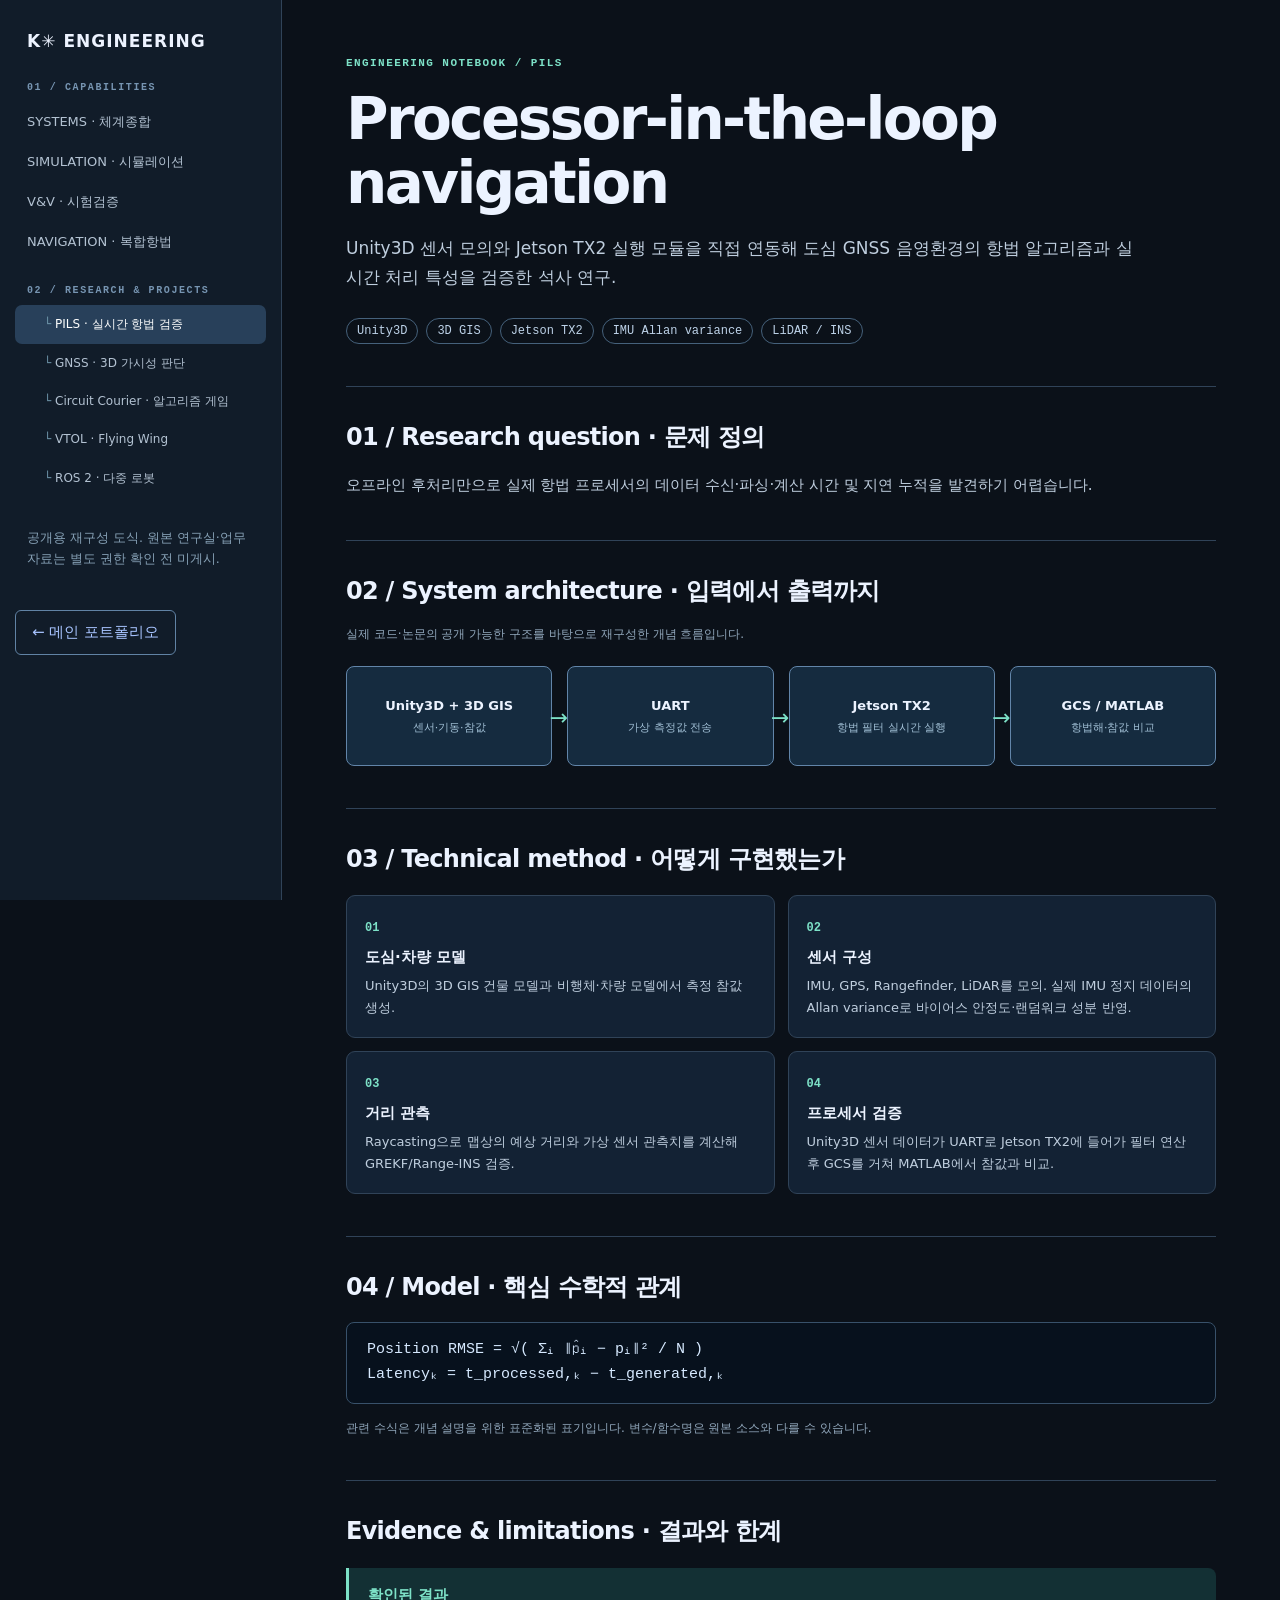
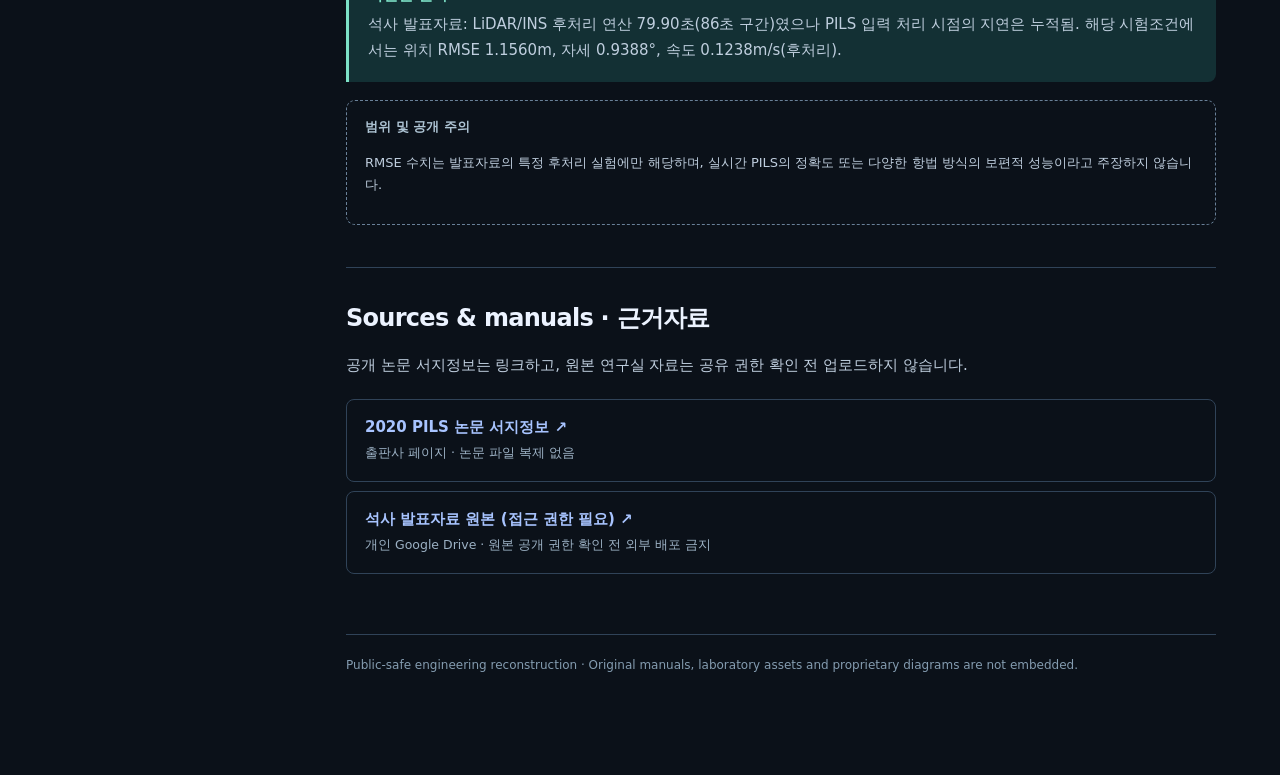
==== explorer.html @ cb5ef0a8 "feat: add technical engineering notebook with topic tree, detailed algorithms, evidence and roadmap" ====
<!doctype html><html lang="ko"><head><meta charset="utf-8"><meta name="viewport" content="width=device-width,initial-scale=1"><title>Engineering Notebook | Portfolio</title><meta name="description" content="항공우주·항법·시뮬레이션 설계 및 검증 기술 포트폴리오"><style>
:root{color-scheme:dark;--bg:#0b1119;--side:#111c29;--panel:#172536;--line:#304358;--ink:#ecf3ff;--dim:#afc0d2;--blue:#a8c4ff;--mint:#7de1c7}*{box-sizing:border-box}body{margin:0;background:var(--bg);color:var(--ink);font:15px/1.7 system-ui,-apple-system,"Segoe UI",sans-serif}a{color:var(--blue)}.layout{display:grid;grid-template-columns:282px minmax(0,1fr);min-height:100vh}.sidebar{position:sticky;top:0;height:100vh;overflow-y:auto;padding:27px 15px;border-right:1px solid var(--line);background:var(--side)}.brand{display:block;font-weight:800;font-size:17px;letter-spacing:.06em;text-decoration:none;color:#edf3ff;margin:0 12px 25px}.sidecap{margin:22px 12px 8px;color:#7795b2;font:700 10px/1.3 monospace;letter-spacing:.16em}.tree a{display:block;border-radius:7px;text-decoration:none;color:#b3c2d2;padding:9px 12px;font-size:13px}.tree a:hover,.tree a.active{background:#28405a;color:white}.tree a.child{padding-left:29px;font-size:12px}.tree a.child:before{content:"└ ";color:#7097ac}.sidebar small{display:block;color:#86a0b5;margin:30px 12px}.main{max-width:1230px;width:100%;margin:auto;padding:56px clamp(22px,5vw,70px) 100px}.eyebrow{font:700 11px/1.4 monospace;letter-spacing:.13em;color:var(--mint)}h1{font-size:clamp(34px,5vw,58px);line-height:1.1;letter-spacing:-.045em;margin:17px 0 18px}h2{font-size:24px;letter-spacing:-.03em;margin:0 0 12px}h3{font-size:16px;margin:0 0 10px}p{color:#bfcede} .lead{font-size:17px;max-width:800px} .pills{display:flex;flex-wrap:wrap;gap:8px;margin:26px 0}.pill{font:12px monospace;border-radius:100px;border:1px solid #45617b;padding:5px 10px;color:#bdd2e8}.sec{border-top:1px solid var(--line);margin-top:42px;padding-top:30px}.cards{display:grid;grid-template-columns:repeat(2,minmax(0,1fr));gap:13px}.card{background:var(--panel);padding:22px;border:1px solid var(--line);border-radius:9px}.card p,.card li{font-size:13px;color:#b8c9da}.card ul{padding-left:18px}.flow{display:grid;grid-template-columns:repeat(4,minmax(0,1fr));gap:15px;margin:22px 0}.node{background:#152b3f;border:1px solid #6285a9;border-radius:8px;min-height:100px;padding:15px 10px;display:flex;flex-direction:column;align-items:center;justify-content:center;text-align:center;position:relative}.node b{font-size:13px;line-height:1.35}.node small{color:#a3c1d7;font-size:11px;line-height:1.4;margin-top:5px}.node:not(:last-child):after{content:"→";position:absolute;right:-17px;top:32px;color:var(--mint);font-size:22px;z-index:1}.equation{font:15px/1.65 ui-monospace,Consolas,monospace;color:#d6e9ff;background:#07111d;border:1px solid #38516a;border-radius:8px;padding:15px 20px;margin:14px 0;overflow-x:auto;white-space:pre-wrap}.result{border-left:3px solid var(--mint);background:#133034;padding:15px 19px;border-radius:0 8px 8px 0;margin-top:16px}.result strong{color:var(--mint)}.result p{margin:4px 0}.caution{border:1px dashed #698098;border-radius:9px;padding:15px 18px;margin-top:18px;font-size:13px;color:#aec4d4}.tbl{width:100%;border-collapse:collapse;margin-top:18px;font-size:13px}.tbl th,.tbl td{padding:12px;border-bottom:1px solid #30475d;text-align:left;vertical-align:top}.tbl th{color:#8eabc5}.small{font-size:12px;color:#91a7bb}.doclist{display:grid;gap:9px;margin-top:20px}.doc{display:block;padding:15px 18px;border-radius:8px;border:1px solid var(--line);text-decoration:none}.doc:hover{background:#1a2c40}.doc b{display:block}.doc small{color:#9cb1c4}.steps{counter-reset:step;display:grid;grid-template-columns:1fr 1fr;gap:13px;margin-top:15px}.step{background:#132234;padding:18px;border:1px solid var(--line);border-radius:9px}.step:before{counter-increment:step;content:"0" counter(step);font:800 12px monospace;color:var(--mint)}.step b{display:block;margin:5px 0}.step p{font-size:13px;margin:0}.road{display:grid;grid-template-columns:repeat(3,minmax(0,1fr));gap:10px}.road .card{padding:16px}.road span{font:11px monospace;color:var(--mint)}.road .future{opacity:.68}.status{display:inline-block;font:10px monospace;border:1px solid #4a7184;padding:2px 7px;border-radius:20px}.back{display:inline-block;text-decoration:none;border:1px solid #6183a5;padding:9px 16px;border-radius:6px;margin:10px 0 15px}#toggle{display:none}.footer{border-top:1px solid var(--line);padding-top:20px;margin-top:60px;color:#849cb0;font-size:12px}@media(max-width:900px){.layout{grid-template-columns:1fr}.sidebar{position:fixed;width:282px;z-index:20;transform:translateX(-103%);transition:transform .2s;box-shadow:10px 0 35px #0008}.sidebar.open{transform:none}#toggle{display:block;position:fixed;z-index:22;right:18px;top:15px;background:#233a52;border:1px solid #6684a4;border-radius:7px;padding:9px 14px;color:white}.main{padding-top:75px}}@media(max-width:650px){.flow,.cards,.steps,.road{grid-template-columns:1fr}.node:not(:last-child):after{content:"↓";right:49%;top:auto;bottom:-25px}}
</style></head><body><button id="toggle" aria-label="탐색 메뉴" aria-expanded="false">☰ MENU</button><div class="layout"><aside class="sidebar" id="sidebar"><a href="/" class="brand">K✳ ENGINEERING</a><div class="sidecap">01 / CAPABILITIES</div><nav class="tree"><a href="#systems" data-id="systems">SYSTEMS · 체계종합</a><a href="#simulation" data-id="simulation">SIMULATION · 시뮬레이션</a><a href="#verification" data-id="verification">V&V · 시험검증</a><a href="#navigation" data-id="navigation">NAVIGATION · 복합항법</a><div class="sidecap">02 / RESEARCH & PROJECTS</div><a class="child" href="#pils" data-id="pils">PILS · 실시간 항법 검증</a><a class="child" href="#gnss" data-id="gnss">GNSS · 3D 가시성 판단</a><a class="child" href="#circuit" data-id="circuit">Circuit Courier · 알고리즘 게임</a><a class="child" href="#vtol" data-id="vtol">VTOL · Flying Wing</a><a class="child" href="#robot" data-id="robot">ROS 2 · 다중 로봇</a></nav><small>공개용 재구성 도식. 원본 연구실·업무 자료는 별도 권한 확인 전 미게시.</small><a href="/" class="back">← 메인 포트폴리오</a></aside><main class="main"><div class="eyebrow" id="type">ENGINEERING / CASE STUDIES</div><h1 id="name">Technical case studies.</h1><p class="lead" id="intro">왼쪽 트리에서 주제를 선택하면 실제 모델, 알고리즘, 시험 구성과 검증 결과를 확인할 수 있습니다.</p><div class="pills" id="pills"></div><div id="detail"></div><footer class="footer">Public-safe engineering reconstruction · Original manuals, laboratory assets and proprietary diagrams are not embedded.</footer></main></div><script>
const D={
systems:{name:"Systems engineering",intro:"요구사항과 인터페이스를 분석해 여러 CSC의 개발 결과를 하나의 지상 체계로 통합하는 활동.",tags:["CSCI / CSC","Sequence modeling","Traceability"],flow:[["요구사항","기능·성능"],["CSC 모델","정보 생성·소비"],["인터페이스","책임 조직 협의"],["CDR 기준","추적성 관리"]],problem:"데이터가 어느 CSC에서 생성·가공·전달되는지 분명하지 않으면 연동항목 중복과 책임 경계 문제가 생깁니다.",method:[["시퀀스 분석","약 16개 CSC의 데이터 생성/전달 흐름을 시퀀스 다이어그램으로 모델링."],["대안 도출","원본 데이터 제공 후 수신 측 공통 SW를 활용해 부가정보를 생성하는 방안을 검토."],["추적성 검증","요구사항·설계 항목에 식별자를 부여하고 누락 CSU 및 기능 요구사항을 확인."],["설계 반영","모호한 측정 시점 등은 고객기관과 개발 조직의 합의를 거쳐 CDR 산출물에 반영."]],result:"설계 복잡도와 중복 연동항목을 줄일 대안 제시. 실제 상세 연동 규격은 비공개.",note:"이 구성도는 실제 수신소 블록도나 인터페이스 명세를 복제한 것이 아니라 과정 중심의 개념도."},
simulation:{name:"Simulation architecture",intro:"시뮬레이터를 단순 시각화가 아니라 SW 간 인터페이스를 검증하는 실험환경으로 설계.",tags:["ROS 2","Gazebo","Unity3D","Jetson"],flow:[["환경·센서","Gazebo / Unity"],["통신","ROS 2 / UART"],["대상 SW","관제 / 항법"],["관측","로그·시나리오"]],problem:"실물 환경에서 시험하기 어렵거나 비용이 높은 상황에서 연동·성능 문제를 먼저 재현해야 합니다.",method:[["연산 분리","Gazebo가 물리·센서 계산, Unity가 시각화 담당하도록 경계 분리."],["연동 문제 재현","Docker 이관 환경의 로봇 오동작을 재현하고 반복 명령의 원인을 추적."],["복합 운용 시험","실물 로봇 2대+가상 로봇 3대 시나리오와 가상 로봇 5대 동시 운용 검증."],["실시간 프로세서","PILS에서는 Unity3D 센서 데이터를 Jetson TX2의 항법 알고리즘으로 입력."]],result:"해당 구성에서 시각화 약 60→180+ FPS 관찰. 대상 환경 외로 일반화할 수 없음."},
verification:{name:"Verification & Validation",intro:"시나리오·결함주입·통계 및 메타모픽 관계로 ‘왜 동작하는가’와 ‘어떤 오류를 놓치는가’를 함께 평가.",tags:["Acceptance testing","ESKF","Fault injection"],flow:[["입력/요구사항","기준 정의"],["결함·시험 설계","12종 오류"],["실행·관측","반복 실험"],["검사 비교","탐지/미탐지"]],problem:"항법 필터의 정확한 참값이 없거나 불완전할 때 구현의 오류를 어떻게 검출할 것인가?",method:[["대수적 검사","회전행렬·공분산 등 필터 내부 불변 특성의 위반 탐지."],["메타모픽 검사","전체 좌표 변환에 대한 입력·출력 관계가 보존되는지 비교."],["혁신 통계","관측 혁신 크기와 시간 상관 등 일관성 측정."],["결함 주입","12종 오류를 주입해 테스트의 검출 범위와 사각지대 확인."]],result:"50 ms 측정 지연 오류는 비교 대상 검사들이 탐지하지 못하는 한계를 확인. 논문은 초고 완료이며 미게재.",note:"각 검사군은 서로 다른 실패 모드에 민감합니다. 숫자만 높인 검출률보다 미검출 사례와 가정을 함께 설명하는 것이 목적."},
navigation:{name:"Navigation & estimation",intro:"GNSS/INS 복합항법에서 좌표계·관측 모델·가시성·공분산을 연결해 상태를 추정.",tags:["GNSS","15-state EKF","ECEF / NED","LiDAR"],flow:[["관성 입력","가속도·각속도"],["상태 전파","위치·속도·자세"],["GPS 관측","위치·속도 잔차"],["필터 보정","15상태 오차"]],problem:"GPS가 일시적으로 가용하지 않거나 건물 차폐로 측정이 왜곡될 때 INS와 보조 관측을 결합해야 합니다.",method:[["15차 오차상태","위치 3 + 속도 3 + 자세 3 + 가속도 바이어스 3 + 자이로 바이어스 3."],["좌표 처리","위성 ECEF 좌표와 지역 NED 좌표를 변환해 관측모델에 적용."],["GPS 보정","GPS 위치·속도와 INS 예측의 차이를 혁신으로 구성."],["가시성 전처리","3D 지도와 위성 위치를 이용한 LOS 판정으로 관측 가용성을 평가."]],eq:"δx = [ δp(3), δv(3), δψ(3), δbₐ(3), δbɢ(3) ]ᵀ  ∈ ℝ¹⁵\nP⁻ = F P Fᵀ + Q   /   K = P⁻ Hᵀ (H P⁻ Hᵀ + R)⁻¹",result:"실제 C++ 필터의 전파·보정 코드와 연구자료로 구조 확인. 변수와 행렬 표기는 이해를 돕기 위한 일반화."},
pils:{name:"Processor-in-the-loop navigation",intro:"Unity3D 센서 모의와 Jetson TX2 실행 모듈을 직접 연동해 도심 GNSS 음영환경의 항법 알고리즘과 실시간 처리 특성을 검증한 석사 연구.",tags:["Unity3D","3D GIS","Jetson TX2","IMU Allan variance","LiDAR / INS"],flow:[["Unity3D + 3D GIS","센서·기동·참값"],["UART","가상 측정값 전송"],["Jetson TX2","항법 필터 실시간 실행"],["GCS / MATLAB","항법해·참값 비교"]],problem:"오프라인 후처리만으로 실제 항법 프로세서의 데이터 수신·파싱·계산 시간 및 지연 누적을 발견하기 어렵습니다.",method:[["도심·차량 모델","Unity3D의 3D GIS 건물 모델과 비행체·차량 모델에서 측정 참값 생성."],["센서 구성","IMU, GPS, Rangefinder, LiDAR를 모의. 실제 IMU 정지 데이터의 Allan variance로 바이어스 안정도·랜덤워크 성분 반영."],["거리 관측","Raycasting으로 맵상의 예상 거리와 가상 센서 관측치를 계산해 GREKF/Range-INS 검증."],["프로세서 검증","Unity3D 센서 데이터가 UART로 Jetson TX2에 들어가 필터 연산 후 GCS를 거쳐 MATLAB에서 참값과 비교."]],eq:"Position RMSE = √( Σᵢ ‖p̂ᵢ − pᵢ‖² / N )\nLatencyₖ = t_processed,ₖ − t_generated,ₖ",result:"석사 발표자료: LiDAR/INS 후처리 연산 79.90초(86초 구간)였으나 PILS 입력 처리 시점의 지연은 누적됨. 해당 시험조건에서는 위치 RMSE 1.1560m, 자세 0.9388°, 속도 0.1238m/s(후처리).",note:"RMSE 수치는 발표자료의 특정 후처리 실험에만 해당하며, 실시간 PILS의 정확도 또는 다양한 항법 방식의 보편적 성능이라고 주장하지 않습니다.",docs:[["2020 PILS 논문 서지정보","https://www.dbpia.co.kr/journal/articleDetail?nodeId=NODE09364801","출판사 페이지 · 논문 파일 복제 없음"],["석사 발표자료 원본 (접근 권한 필요)","https://drive.google.com/file/d/1dZB-IL9gUr703gDze3VhjwlXr3PuN6AR/view","개인 Google Drive · 원본 공개 권한 확인 전 외부 배포 금지"]]},
gnss:{name:"GNSS 3D visibility / GPSavail_trimble",intro:"Trimble 수신기의 관측·궤도력으로 위성 위치를 계산하고 건물 3D 메시의 차폐 여부를 판단한 뒤 가용 위성으로 수신기 위치를 재추정.",tags:["Trimble RT17","Ephemeris","Least Squares","3D Mesh","CUDA"],flow:[["수신기 원시 데이터","RT17 관측 + 궤도력"],["위성 ECEF 위치","궤도력 / 수신시각"],["지도 기반 LOS","Ray–triangle 교차"],["위치 추정","가용 위성 + LS"]],problem:"도심 건물에 가린 위성의 의사거리는 위치해에 다중경로 오차를 유발할 수 있습니다.",method:[["RT17 입력","외부 RTKLIB 기반 디코더를 활용해 관측 의사거리 및 궤도력 자료 구성."],["위성 계산","시간·궤도력에 따른 위성 위치를 계산해 수신기–위성 방향 벡터 구성."],["Ray–Triangle","메시의 삼각형과 LOS 광선의 교차점을 구하고 barycentric 계수로 삼각형 내부 여부 확인."],["가용성 재평가","차폐 위성 제외 후 최소제곱 위치추정을 반복하는 접근을 구현·실험."]],eq:"Ray(t) = p_receiver + t · u_sat ,   t ≥ 0\nTriangle(a,b,c): P = a + α(b−a) + β(c−a)\n교차 후보 조건: α ≥ 0, β ≥ 0, α + β ≤ 1",result:"2020 연구 발표자료와 2021 코드 설명 문서에서 3D 지도 가시성 판단·CUDA/C++ 구현 및 후처리 시험 구성을 확인.",note:"물체와 위성 사이의 차폐가 관측오류 가능성의 기준이지, 모든 다중경로를 항상 완벽하게 제거한다는 의미는 아닙니다. RTKLIB 수정 분량은 원본 diff 확인 전 확정하지 않습니다."},
circuit:{name:"Circuit Courier / engineering game",intro:"배송로봇 사업을 직접 운영하면서 탐색·제어·항법을 실험하고 그 결과가 시간·에너지·비용·수익으로 이어지는 교육형 공학 게임.",tags:["Unity / C#","Dijkstra","A*","RRT / RRT*","Prototype 0.1"],flow:[["배송 미션","주문 선택·픽업"],["탐색기","경로 생성·튜닝"],["고정스텝 시뮬","운행·배터리·충돌"],["경제 피드백","비용·순이익·투자"]],problem:"이론 퀴즈가 아니라 실제 임무와 경제적인 선택을 통해 알고리즘의 trade-off를 경험하도록 설계.",method:[["공정한 비교","5종 planner를 동일한 시작/목표·지도·시드 조건에서 비교하고 결과를 시각화."],["탐색의 내부 표시","A* 탐색 확장과 RRT* tree growth·rewire 이벤트를 가시화."],["비용 모델","거리·시간·Wh·충돌·가상의 계산비를 수익 모델에 연결. 계산비는 실제 CPU 벤치마크가 아님."],["모듈 경계","Unity와 독립인 C# Core에 탐색기·시뮬레이션을 두어 테스트 실행기와 재사용 가능."]],result:"Windows MVP: 1개 도시·로봇 1대·배송 1건 적재·5종 탐색기·무료 비교실험실·한국어/영어 지원. Steam 미출시.",note:"게임은 아직 드론 비행, PID, Kalman, 로켓, 위성 궤도 기능을 구현하지 않았습니다. 아래는 계획된 최종 비전이며 현재 작동하는 기능 목록이 아닙니다.",road:true},
vtol:{name:"VTOL Flying Wing",intro:"비행동역학과 제어 시뮬레이션, 구조·공력과의 설계 상충관계를 분석한 학부 팀 비행체 프로젝트.",tags:["Stability","Flight dynamics","PID / LQR","Pixhawk"],flow:[["형상 선정","상충조건 검토"],["동역학 모델","안정성 해석"],["제어 설계","PID / LQR 시뮬"],["팀 시제기","Pixhawk 비행"]],problem:"수직이착륙과 수평비행 요구를 함께 만족해야 하는 형상·안정성·제어의 타협.",method:[["안정성","비행 조건과 동역학 특성을 모델링하고 안정성 분석."],["제어기","PID와 LQR 후보 제어기를 수치 시뮬레이션으로 비교."],["설계 협업","공력·구조 담당자와 4개 프로펠러 형상에 대한 상충조건 검토."],["실증","팀에서 실제 시제기를 제작하고 수직이륙부터 천이·수평비행·착륙 시험."]],result:"비행시험은 팀 성과이며 실제 기체는 Pixhawk 기반 제어기로 운용.",note:"시뮬레이션한 PID/LQR을 실제 시험 기체에 탑재했다고 표시하지 않습니다."},
robot:{name:"ROS 2 multi-robot simulation",intro:"실제·가상 배송 로봇과 관제 소프트웨어의 선행 연동을 가능하게 한 ROS 2/Gazebo/Unity 시뮬레이션.",tags:["ROS 2","Gazebo","Unity","Docker"],flow:[["관제 SW","임무 / 상태"],["ROS 2","메시지 연동"],["Gazebo","물리·센서 계산"],["Unity","시각화·관측"]],problem:"실물 투입 전에 연동과 동시 운용을 재현하고, 컨테이너 환경의 오동작 및 렌더링 병목을 해결.",method:[["연동","실물 로봇 2대+가상 로봇 3대와 관제 통합 시나리오."],["재현","하트비트 처리 중 반복된 시작 명령으로 인한 오동작 발견·수정."],["성능","물리·센서 연산과 Unity 시각화 분리."],["확장 시험","가상 로봇 5대의 동시 운용 검증."]],result:"특정 측정 조건에서 화면 갱신 속도 약 60→180+ FPS 개선.",note:"공개용 도식은 원본 업체별 구성도나 내부 인터페이스를 재현하지 않습니다."}
};
const E=s=>String(s).replace(/[&<>"]/g,c=>({"&":"&amp;","<":"&lt;",">":"&gt;",'"':"&quot;"}[c]));
const roadmap=[["ROBOT","현재 구현","직접/자동 배송·5종 경로계획 알고리즘"],["FLEET","후속 계획","복수 로봇·교통·동적 장애물"],["DRONE / AIRCRAFT","후속 계획","비행체 모델·PID·센서·칼만필터"],["ROCKET","장기 비전","발사체 궤적·유도 제어 실험"],["SATELLITE","장기 비전","6궤도요소·기동·궤도설계"],["EXPLORATION","장기 비전","탐사 임무 설계와 최적화"]];
function render(id){const d=D[id]||D.pils;document.querySelectorAll(".tree a[data-id]").forEach(a=>a.classList.toggle("active",a.dataset.id===id));document.getElementById("type").textContent="ENGINEERING NOTEBOOK / "+id.toUpperCase();document.getElementById("name").textContent=d.name;document.getElementById("intro").textContent=d.intro;document.getElementById("pills").innerHTML=d.tags.map(t=>'<span class="pill">'+E(t)+'</span>').join("");
let h='<section class="sec"><h2>01 / Research question · 문제 정의</h2><p>'+E(d.problem)+'</p></section><section class="sec"><h2>02 / System architecture · 입력에서 출력까지</h2><p class="small">실제 코드·논문의 공개 가능한 구조를 바탕으로 재구성한 개념 흐름입니다.</p><div class="flow">'+d.flow.map(x=>'<div class="node"><b>'+E(x[0])+'</b><small>'+E(x[1])+'</small></div>').join("")+'</div></section><section class="sec"><h2>03 / Technical method · 어떻게 구현했는가</h2><div class="steps">'+d.method.map(x=>'<div class="step"><b>'+E(x[0])+'</b><p>'+E(x[1])+'</p></div>').join("")+'</div></section>';
if(d.eq)h+='<section class="sec"><h2>04 / Model · 핵심 수학적 관계</h2><div class="equation">'+E(d.eq)+'</div><p class="small">관련 수식은 개념 설명을 위한 표준화된 표기입니다. 변수/함수명은 원본 소스와 다를 수 있습니다.</p></section>';
h+='<section class="sec"><h2>Evidence & limitations · 결과와 한계</h2><div class="result"><strong>확인된 결과</strong><p>'+E(d.result)+'</p></div><div class="caution"><b>범위 및 공개 주의</b><p>'+E(d.note||"공개 자료의 범위에서 설명하며, 상세 사내 설계 또는 원본 자료는 업로드하지 않습니다.")+'</p></div></section>';
if(d.road)h+='<section class="sec"><h2>Final vision · 공학 학습 게임의 확장 계획</h2><p>로봇에서 시작해 드론·로켓·우주 임무로 확장하는 것은 제품 비전입니다. 각 단계의 실제 개발 완료 여부를 명확히 구분합니다.</p><div class="road">'+roadmap.map((x,i)=>'<div class="card '+(i?'future':'')+'"><span>'+E(x[1])+'</span><h3>'+E(x[0])+'</h3><p>'+E(x[2])+'</p></div>').join("")+'</div></section><section class="sec"><h2>Repository design · 엔진 독립 구조</h2><div class="flow"><div class="node"><b>Unity UI</b><small>CityView / GameApp</small></div><div class="node"><b>C# Core</b><small>Planning / Geometry</small></div><div class="node"><b>Simulation</b><small>fixed 0.02s step</small></div><div class="node"><b>QA / Save</b><small>tests · local state</small></div></div></section>';
if(d.docs)h+='<section class="sec"><h2>Sources & manuals · 근거자료</h2><p>공개 논문 서지정보는 링크하고, 원본 연구실 자료는 공유 권한 확인 전 업로드하지 않습니다.</p><div class="doclist">'+d.docs.map(x=>'<a class="doc" href="'+E(x[1])+'" target="_blank" rel="noopener"><b>'+E(x[0])+' ↗</b><small>'+E(x[2])+'</small></a>').join("")+'</div></section>';
if(id==="circuit")h+='<section class="sec"><h2>Portfolio captures · 실제 실행화면</h2><p>5개 캡처 원본은 비공개 Google Drive 폴더에 보존 중입니다. 이미지 공개·호스팅 확인 후 이 영역에 실제 스크린샷을 게시합니다.</p><a class="back" href="https://drive.google.com/drive/folders/1EOXFp1FCuT9Rij4X5TETFJ0GekKnfcVb" target="_blank" rel="noopener">내 Drive 캡처 폴더 ↗ (접근 권한 필요)</a></section>';
document.getElementById("detail").innerHTML=h;document.title=d.name+" | Engineering Notebook";if(innerWidth<901)document.getElementById("sidebar").classList.remove("open");window.scrollTo(0,0)}
function route(){render(location.hash.replace("#","")||"pils")}addEventListener("hashchange",route);const b=document.getElementById("toggle");b.addEventListener("click",()=>{const s=document.getElementById("sidebar");s.classList.toggle("open");b.setAttribute("aria-expanded",s.classList.contains("open"))});route();
</script></body></html>
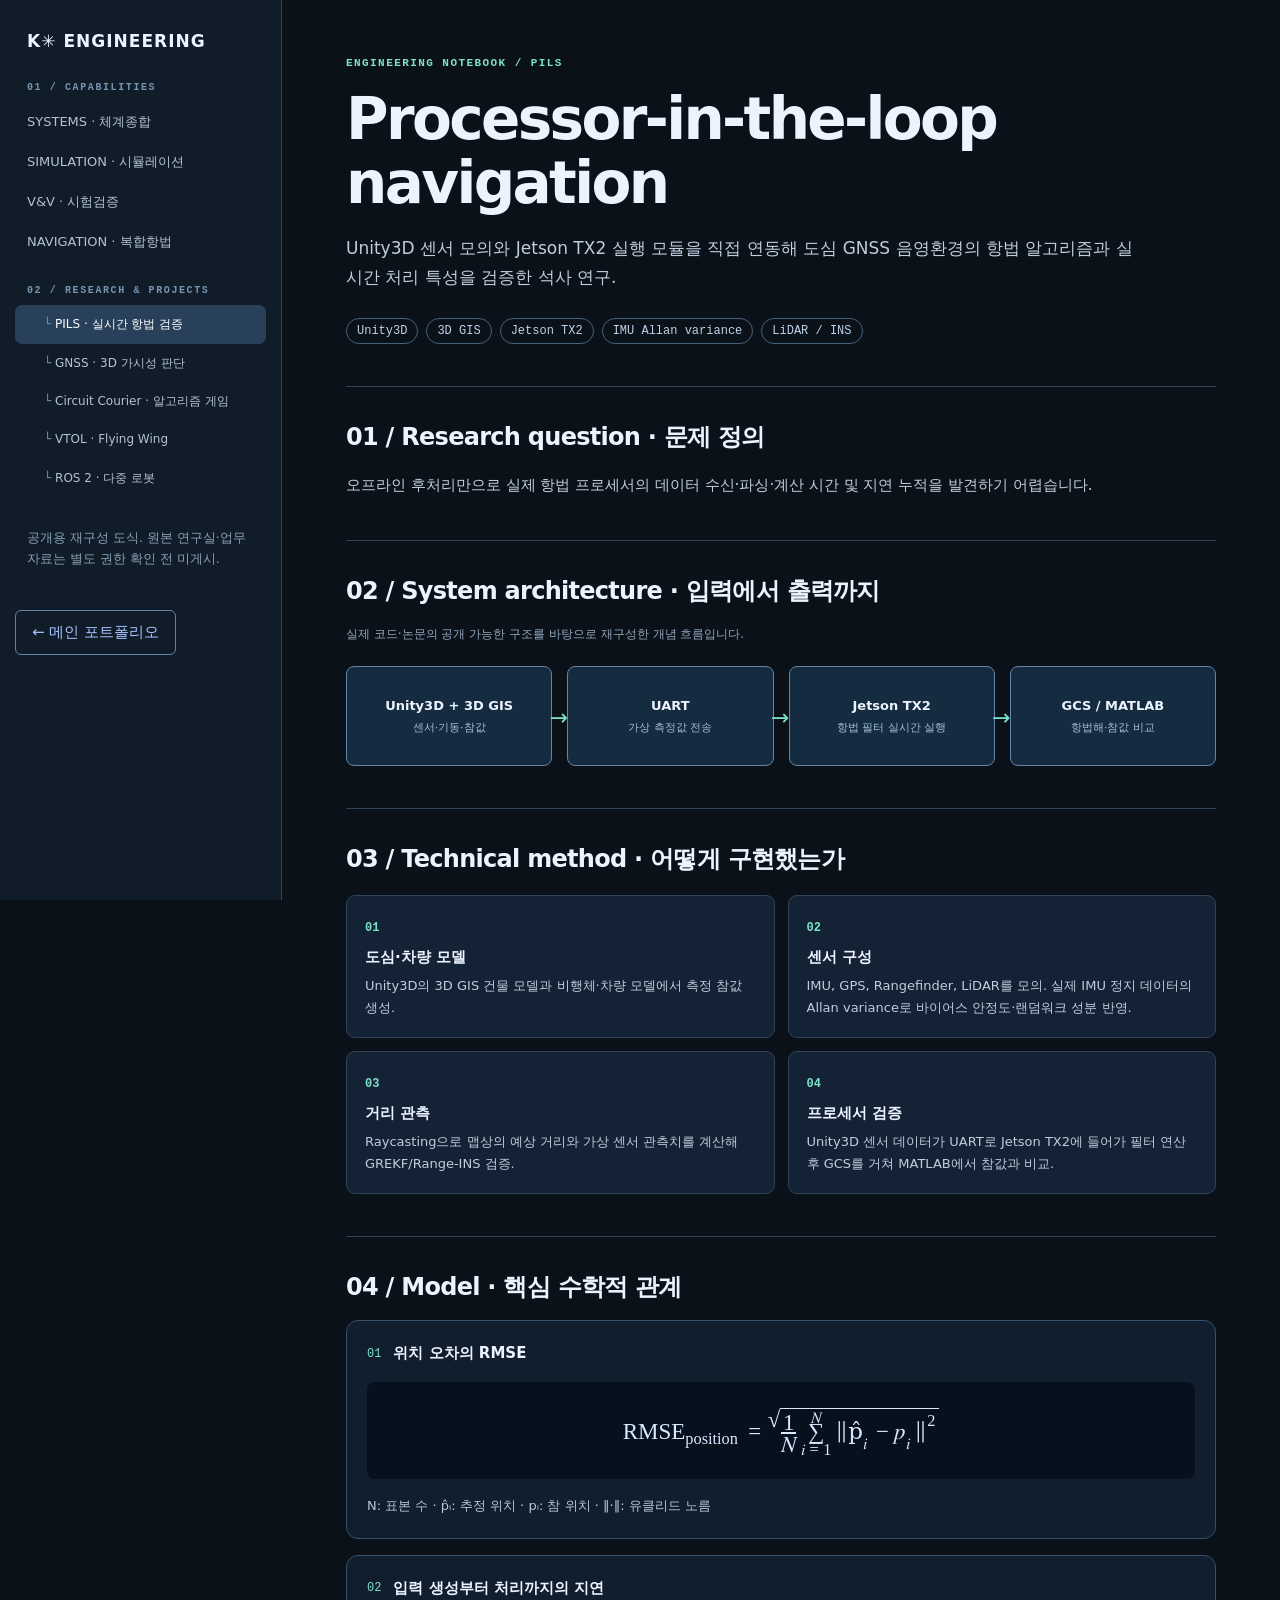
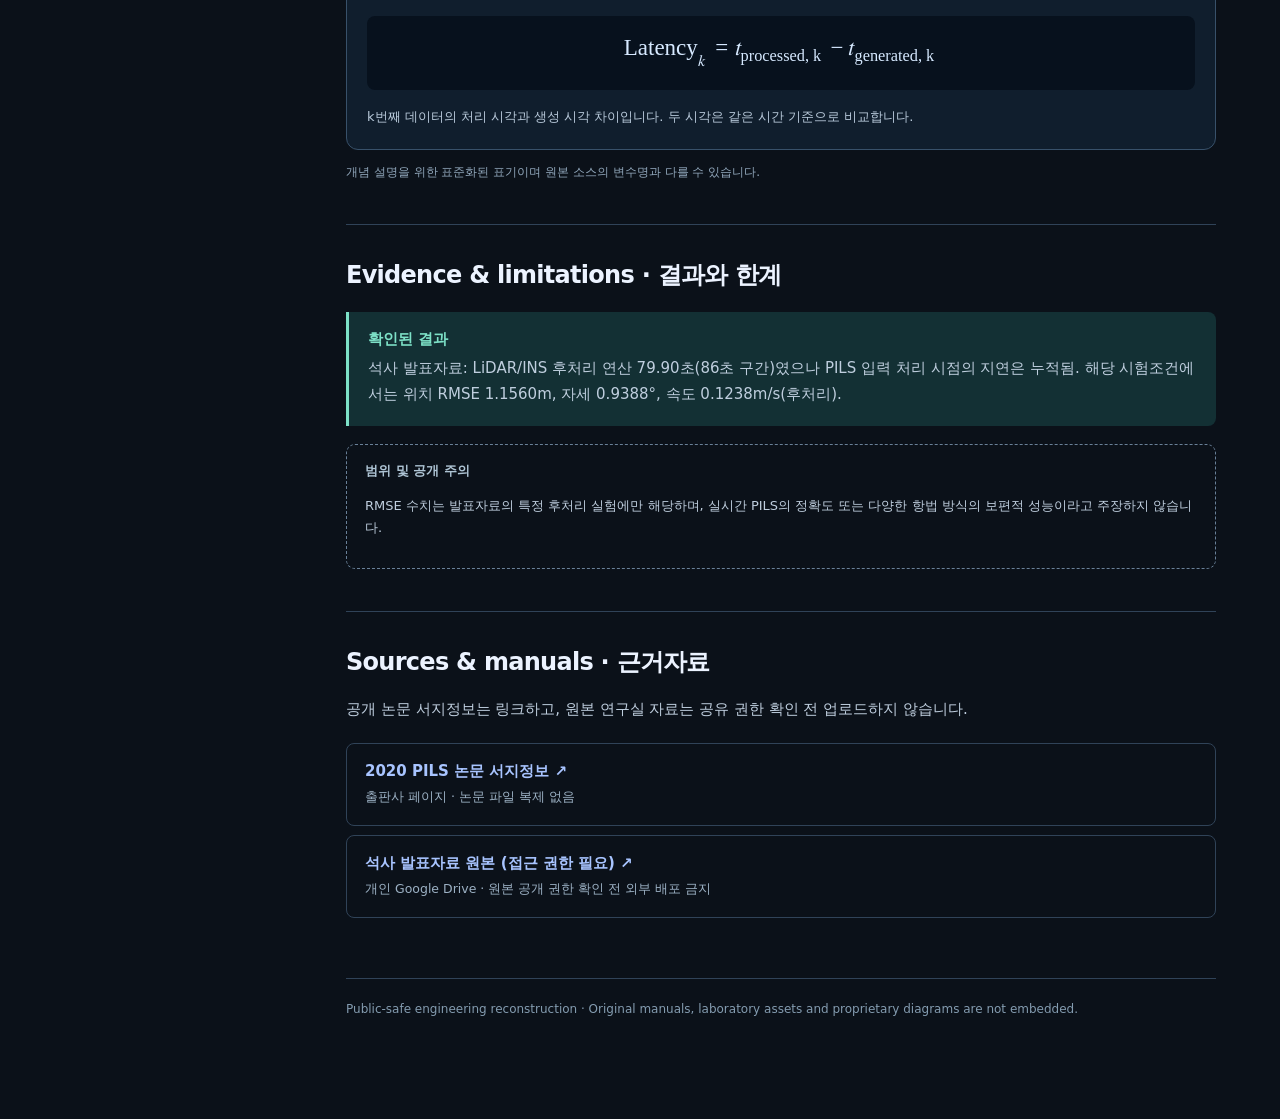
==== commit de99fee0: "Improve technical equations with native MathML and readable model cards" ====
--- a/explorer.html
+++ b/explorer.html
@@ -1,6 +1,34 @@
 <!doctype html><html lang="ko"><head><meta charset="utf-8"><meta name="viewport" content="width=device-width,initial-scale=1"><title>Engineering Notebook | Portfolio</title><meta name="description" content="항공우주·항법·시뮬레이션 설계 및 검증 기술 포트폴리오"><style>
 :root{color-scheme:dark;--bg:#0b1119;--side:#111c29;--panel:#172536;--line:#304358;--ink:#ecf3ff;--dim:#afc0d2;--blue:#a8c4ff;--mint:#7de1c7}*{box-sizing:border-box}body{margin:0;background:var(--bg);color:var(--ink);font:15px/1.7 system-ui,-apple-system,"Segoe UI",sans-serif}a{color:var(--blue)}.layout{display:grid;grid-template-columns:282px minmax(0,1fr);min-height:100vh}.sidebar{position:sticky;top:0;height:100vh;overflow-y:auto;padding:27px 15px;border-right:1px solid var(--line);background:var(--side)}.brand{display:block;font-weight:800;font-size:17px;letter-spacing:.06em;text-decoration:none;color:#edf3ff;margin:0 12px 25px}.sidecap{margin:22px 12px 8px;color:#7795b2;font:700 10px/1.3 monospace;letter-spacing:.16em}.tree a{display:block;border-radius:7px;text-decoration:none;color:#b3c2d2;padding:9px 12px;font-size:13px}.tree a:hover,.tree a.active{background:#28405a;color:white}.tree a.child{padding-left:29px;font-size:12px}.tree a.child:before{content:"└ ";color:#7097ac}.sidebar small{display:block;color:#86a0b5;margin:30px 12px}.main{max-width:1230px;width:100%;margin:auto;padding:56px clamp(22px,5vw,70px) 100px}.eyebrow{font:700 11px/1.4 monospace;letter-spacing:.13em;color:var(--mint)}h1{font-size:clamp(34px,5vw,58px);line-height:1.1;letter-spacing:-.045em;margin:17px 0 18px}h2{font-size:24px;letter-spacing:-.03em;margin:0 0 12px}h3{font-size:16px;margin:0 0 10px}p{color:#bfcede} .lead{font-size:17px;max-width:800px} .pills{display:flex;flex-wrap:wrap;gap:8px;margin:26px 0}.pill{font:12px monospace;border-radius:100px;border:1px solid #45617b;padding:5px 10px;color:#bdd2e8}.sec{border-top:1px solid var(--line);margin-top:42px;padding-top:30px}.cards{display:grid;grid-template-columns:repeat(2,minmax(0,1fr));gap:13px}.card{background:var(--panel);padding:22px;border:1px solid var(--line);border-radius:9px}.card p,.card li{font-size:13px;color:#b8c9da}.card ul{padding-left:18px}.flow{display:grid;grid-template-columns:repeat(4,minmax(0,1fr));gap:15px;margin:22px 0}.node{background:#152b3f;border:1px solid #6285a9;border-radius:8px;min-height:100px;padding:15px 10px;display:flex;flex-direction:column;align-items:center;justify-content:center;text-align:center;position:relative}.node b{font-size:13px;line-height:1.35}.node small{color:#a3c1d7;font-size:11px;line-height:1.4;margin-top:5px}.node:not(:last-child):after{content:"→";position:absolute;right:-17px;top:32px;color:var(--mint);font-size:22px;z-index:1}.equation{font:15px/1.65 ui-monospace,Consolas,monospace;color:#d6e9ff;background:#07111d;border:1px solid #38516a;border-radius:8px;padding:15px 20px;margin:14px 0;overflow-x:auto;white-space:pre-wrap}.result{border-left:3px solid var(--mint);background:#133034;padding:15px 19px;border-radius:0 8px 8px 0;margin-top:16px}.result strong{color:var(--mint)}.result p{margin:4px 0}.caution{border:1px dashed #698098;border-radius:9px;padding:15px 18px;margin-top:18px;font-size:13px;color:#aec4d4}.tbl{width:100%;border-collapse:collapse;margin-top:18px;font-size:13px}.tbl th,.tbl td{padding:12px;border-bottom:1px solid #30475d;text-align:left;vertical-align:top}.tbl th{color:#8eabc5}.small{font-size:12px;color:#91a7bb}.doclist{display:grid;gap:9px;margin-top:20px}.doc{display:block;padding:15px 18px;border-radius:8px;border:1px solid var(--line);text-decoration:none}.doc:hover{background:#1a2c40}.doc b{display:block}.doc small{color:#9cb1c4}.steps{counter-reset:step;display:grid;grid-template-columns:1fr 1fr;gap:13px;margin-top:15px}.step{background:#132234;padding:18px;border:1px solid var(--line);border-radius:9px}.step:before{counter-increment:step;content:"0" counter(step);font:800 12px monospace;color:var(--mint)}.step b{display:block;margin:5px 0}.step p{font-size:13px;margin:0}.road{display:grid;grid-template-columns:repeat(3,minmax(0,1fr));gap:10px}.road .card{padding:16px}.road span{font:11px monospace;color:var(--mint)}.road .future{opacity:.68}.status{display:inline-block;font:10px monospace;border:1px solid #4a7184;padding:2px 7px;border-radius:20px}.back{display:inline-block;text-decoration:none;border:1px solid #6183a5;padding:9px 16px;border-radius:6px;margin:10px 0 15px}#toggle{display:none}.footer{border-top:1px solid var(--line);padding-top:20px;margin-top:60px;color:#849cb0;font-size:12px}@media(max-width:900px){.layout{grid-template-columns:1fr}.sidebar{position:fixed;width:282px;z-index:20;transform:translateX(-103%);transition:transform .2s;box-shadow:10px 0 35px #0008}.sidebar.open{transform:none}#toggle{display:block;position:fixed;z-index:22;right:18px;top:15px;background:#233a52;border:1px solid #6684a4;border-radius:7px;padding:9px 14px;color:white}.main{padding-top:75px}}@media(max-width:650px){.flow,.cards,.steps,.road{grid-template-columns:1fr}.node:not(:last-child):after{content:"↓";right:49%;top:auto;bottom:-25px}}
+
+.math-list{display:grid;gap:16px;min-width:0}.math-card{margin:0;min-width:0;background:#101e2d;border:1px solid #38516a;border-radius:12px;padding:20px}.math-card figcaption{display:flex;align-items:center;gap:12px;font-weight:650;color:#ecf3ff}.math-number{font:12px monospace;color:var(--mint)}.equation{font:clamp(18px,2.1vw,23px)/1.6 math,"Cambria Math",serif;padding:24px 12px;margin:15px 0;border:0;border-radius:8px;white-space:normal;overflow-x:auto;max-width:100%;scrollbar-color:#6285a9 #07111d}.equation math{font-family:math,"Cambria Math",serif;margin:0 auto;width:max-content;min-width:min-content}.equation:focus-visible{outline:2px solid var(--mint);outline-offset:3px}.math-note{font-size:13px;line-height:1.85;color:#b8c9da;margin:0}.main,#detail,.sec{min-width:0}@media(max-width:650px){.math-card{padding:16px 12px}.equation{padding:22px 10px}.math-card figcaption{font-size:14px}}
 </style></head><body><button id="toggle" aria-label="탐색 메뉴" aria-expanded="false">☰ MENU</button><div class="layout"><aside class="sidebar" id="sidebar"><a href="/" class="brand">K✳ ENGINEERING</a><div class="sidecap">01 / CAPABILITIES</div><nav class="tree"><a href="#systems" data-id="systems">SYSTEMS · 체계종합</a><a href="#simulation" data-id="simulation">SIMULATION · 시뮬레이션</a><a href="#verification" data-id="verification">V&V · 시험검증</a><a href="#navigation" data-id="navigation">NAVIGATION · 복합항법</a><div class="sidecap">02 / RESEARCH & PROJECTS</div><a class="child" href="#pils" data-id="pils">PILS · 실시간 항법 검증</a><a class="child" href="#gnss" data-id="gnss">GNSS · 3D 가시성 판단</a><a class="child" href="#circuit" data-id="circuit">Circuit Courier · 알고리즘 게임</a><a class="child" href="#vtol" data-id="vtol">VTOL · Flying Wing</a><a class="child" href="#robot" data-id="robot">ROS 2 · 다중 로봇</a></nav><small>공개용 재구성 도식. 원본 연구실·업무 자료는 별도 권한 확인 전 미게시.</small><a href="/" class="back">← 메인 포트폴리오</a></aside><main class="main"><div class="eyebrow" id="type">ENGINEERING / CASE STUDIES</div><h1 id="name">Technical case studies.</h1><p class="lead" id="intro">왼쪽 트리에서 주제를 선택하면 실제 모델, 알고리즘, 시험 구성과 검증 결과를 확인할 수 있습니다.</p><div class="pills" id="pills"></div><div id="detail"></div><footer class="footer">Public-safe engineering reconstruction · Original manuals, laboratory assets and proprietary diagrams are not embedded.</footer></main></div><script>
+
+const mi=s=>'<mi>'+s+'</mi>', mn=s=>'<mn>'+s+'</mn>', mo=s=>'<mo>'+s+'</mo>';
+const row=(...s)=>'<mrow>'+s.join('')+'</mrow>';
+const sub=(a,b)=>'<msub>'+a+b+'</msub>', sup=(a,b)=>'<msup>'+a+b+'</msup>';
+const frac=(a,b)=>'<mfrac>'+a+b+'</mfrac>';
+const txt=s=>'<mtext>'+s+'</mtext>';
+const par=s=>row(mo('('),s,mo(')'));
+const math=s=>'<math xmlns="http://www.w3.org/1998/Math/MathML" display="block">'+s+'</math>';
+const v=s=>mi(s), T=a=>sup(a,mi('T')), minus=a=>sup(a,mo('−'));
+const norm=a=>row(mo('‖'),a,mo('‖'));
+const equations={
+navigation:[
+{title:'15차 오차상태 벡터',body:row(v('δx'),mo('='),row(mo('['),'<mtable>'+['δp','δv','δψ','δbₐ','δbɢ'].map(x=>'<mtr><mtd>'+v(x)+'</mtd></mtr>').join('')+'</mtable>',mo(']')),mo('∈'),sup(mi('ℝ'),mn('15'))),note:'위치·속도·자세·가속도계 바이어스·자이로 바이어스는 각각 3차원입니다.'},
+{title:'공분산 전파',body:row(minus(v('P')),mo('='),v('F'),v('P'),T(v('F')),mo('+'),v('Q')),note:'F: 이산 상태전이행렬 · P: 오차 공분산 · Q: 과정 잡음 공분산 · −: 관측 보정 전 예측값'},
+{title:'칼만 이득',body:row(v('K'),mo('='),minus(v('P')),T(v('H')),sup(par(row(v('H'),minus(v('P')),T(v('H')),mo('+'),v('R'))),mn('−1'))),note:'H: 관측행렬 · R: 관측 잡음 공분산 · T: 전치 · −1: 역행렬'}
+],
+pils:[
+{title:'위치 오차의 RMSE',body:row(sub(mi('RMSE'),txt('position')),mo('='),'<msqrt>'+row(frac(mn('1'),v('N')),'<munderover>'+mo('∑')+row(v('i'),mo('='),mn('1'))+v('N')+'</munderover>',sup(norm(row(sub(v('p̂'),v('i')),mo('−'),sub(v('p'),v('i')))),mn('2')))+'</msqrt>'),note:'N: 표본 수 · p̂ᵢ: 추정 위치 · pᵢ: 참 위치 · ‖·‖: 유클리드 노름'},
+{title:'입력 생성부터 처리까지의 지연',body:row(sub(mi('Latency'),v('k')),mo('='),sub(v('t'),txt('processed, k')),mo('−'),sub(v('t'),txt('generated, k'))),note:'k번째 데이터의 처리 시각과 생성 시각 차이입니다. 두 시각은 같은 시간 기준으로 비교합니다.'}
+],
+gnss:[
+{title:'수신기에서 위성으로 향하는 광선',body:row(v('r'),par(v('t')),mo('='),sub(v('p'),txt('receiver')),mo('+'),v('t'),sub(v('u'),txt('sat')),mo(','),v('t'),mo('≥'),mn('0')),note:'p_receiver: 수신기 위치 · u_sat: 위성을 향하는 단위 방향벡터 · t: 광선상의 거리'},
+{title:'삼각형 위 교차점 표현',body:row(v('P'),mo('='),v('a'),mo('+'),v('α'),par(row(v('b'),mo('−'),v('a'))),mo('+'),v('β'),par(row(v('c'),mo('−'),v('a')))),note:'a, b, c: 삼각형 꼭짓점 · α, β: 꼭짓점으로부터의 위치를 표현하는 계수'},
+{title:'삼각형 내부 조건',body:row(v('α'),mo('≥'),mn('0'),mo(','),v('β'),mo('≥'),mn('0'),mo(','),v('α'),mo('+'),v('β'),mo('≤'),mn('1')),note:'광선과 삼각형 평면의 교차점을 구한 뒤, 이 조건으로 삼각형 내부인지 판정합니다.'}
+]};
+
 const D={
 systems:{name:"Systems engineering",intro:"요구사항과 인터페이스를 분석해 여러 CSC의 개발 결과를 하나의 지상 체계로 통합하는 활동.",tags:["CSCI / CSC","Sequence modeling","Traceability"],flow:[["요구사항","기능·성능"],["CSC 모델","정보 생성·소비"],["인터페이스","책임 조직 협의"],["CDR 기준","추적성 관리"]],problem:"데이터가 어느 CSC에서 생성·가공·전달되는지 분명하지 않으면 연동항목 중복과 책임 경계 문제가 생깁니다.",method:[["시퀀스 분석","약 16개 CSC의 데이터 생성/전달 흐름을 시퀀스 다이어그램으로 모델링."],["대안 도출","원본 데이터 제공 후 수신 측 공통 SW를 활용해 부가정보를 생성하는 방안을 검토."],["추적성 검증","요구사항·설계 항목에 식별자를 부여하고 누락 CSU 및 기능 요구사항을 확인."],["설계 반영","모호한 측정 시점 등은 고객기관과 개발 조직의 합의를 거쳐 CDR 산출물에 반영."]],result:"설계 복잡도와 중복 연동항목을 줄일 대안 제시. 실제 상세 연동 규격은 비공개.",note:"이 구성도는 실제 수신소 블록도나 인터페이스 명세를 복제한 것이 아니라 과정 중심의 개념도."},
 simulation:{name:"Simulation architecture",intro:"시뮬레이터를 단순 시각화가 아니라 SW 간 인터페이스를 검증하는 실험환경으로 설계.",tags:["ROS 2","Gazebo","Unity3D","Jetson"],flow:[["환경·센서","Gazebo / Unity"],["통신","ROS 2 / UART"],["대상 SW","관제 / 항법"],["관측","로그·시나리오"]],problem:"실물 환경에서 시험하기 어렵거나 비용이 높은 상황에서 연동·성능 문제를 먼저 재현해야 합니다.",method:[["연산 분리","Gazebo가 물리·센서 계산, Unity가 시각화 담당하도록 경계 분리."],["연동 문제 재현","Docker 이관 환경의 로봇 오동작을 재현하고 반복 명령의 원인을 추적."],["복합 운용 시험","실물 로봇 2대+가상 로봇 3대 시나리오와 가상 로봇 5대 동시 운용 검증."],["실시간 프로세서","PILS에서는 Unity3D 센서 데이터를 Jetson TX2의 항법 알고리즘으로 입력."]],result:"해당 구성에서 시각화 약 60→180+ FPS 관찰. 대상 환경 외로 일반화할 수 없음."},
@@ -16,7 +44,7 @@
 const roadmap=[["ROBOT","현재 구현","직접/자동 배송·5종 경로계획 알고리즘"],["FLEET","후속 계획","복수 로봇·교통·동적 장애물"],["DRONE / AIRCRAFT","후속 계획","비행체 모델·PID·센서·칼만필터"],["ROCKET","장기 비전","발사체 궤적·유도 제어 실험"],["SATELLITE","장기 비전","6궤도요소·기동·궤도설계"],["EXPLORATION","장기 비전","탐사 임무 설계와 최적화"]];
 function render(id){const d=D[id]||D.pils;document.querySelectorAll(".tree a[data-id]").forEach(a=>a.classList.toggle("active",a.dataset.id===id));document.getElementById("type").textContent="ENGINEERING NOTEBOOK / "+id.toUpperCase();document.getElementById("name").textContent=d.name;document.getElementById("intro").textContent=d.intro;document.getElementById("pills").innerHTML=d.tags.map(t=>'<span class="pill">'+E(t)+'</span>').join("");
 let h='<section class="sec"><h2>01 / Research question · 문제 정의</h2><p>'+E(d.problem)+'</p></section><section class="sec"><h2>02 / System architecture · 입력에서 출력까지</h2><p class="small">실제 코드·논문의 공개 가능한 구조를 바탕으로 재구성한 개념 흐름입니다.</p><div class="flow">'+d.flow.map(x=>'<div class="node"><b>'+E(x[0])+'</b><small>'+E(x[1])+'</small></div>').join("")+'</div></section><section class="sec"><h2>03 / Technical method · 어떻게 구현했는가</h2><div class="steps">'+d.method.map(x=>'<div class="step"><b>'+E(x[0])+'</b><p>'+E(x[1])+'</p></div>').join("")+'</div></section>';
-if(d.eq)h+='<section class="sec"><h2>04 / Model · 핵심 수학적 관계</h2><div class="equation">'+E(d.eq)+'</div><p class="small">관련 수식은 개념 설명을 위한 표준화된 표기입니다. 변수/함수명은 원본 소스와 다를 수 있습니다.</p></section>';
+if(equations[id])h+='<section class="sec"><h2>04 / Model · 핵심 수학적 관계</h2><div class="math-list">'+equations[id].map((q,i)=>'<figure class="math-card"><figcaption><span class="math-number">'+String(i+1).padStart(2,'0')+'</span>'+E(q.title)+'</figcaption><div class="equation" tabindex="0" role="region" aria-label="'+E(q.title)+'">'+math(q.body)+'</div><p class="math-note">'+E(q.note)+'</p></figure>').join('')+'</div><p class="small">개념 설명을 위한 표준화된 표기이며 원본 소스의 변수명과 다를 수 있습니다.</p></section>';
 h+='<section class="sec"><h2>Evidence & limitations · 결과와 한계</h2><div class="result"><strong>확인된 결과</strong><p>'+E(d.result)+'</p></div><div class="caution"><b>범위 및 공개 주의</b><p>'+E(d.note||"공개 자료의 범위에서 설명하며, 상세 사내 설계 또는 원본 자료는 업로드하지 않습니다.")+'</p></div></section>';
 if(d.road)h+='<section class="sec"><h2>Final vision · 공학 학습 게임의 확장 계획</h2><p>로봇에서 시작해 드론·로켓·우주 임무로 확장하는 것은 제품 비전입니다. 각 단계의 실제 개발 완료 여부를 명확히 구분합니다.</p><div class="road">'+roadmap.map((x,i)=>'<div class="card '+(i?'future':'')+'"><span>'+E(x[1])+'</span><h3>'+E(x[0])+'</h3><p>'+E(x[2])+'</p></div>').join("")+'</div></section><section class="sec"><h2>Repository design · 엔진 독립 구조</h2><div class="flow"><div class="node"><b>Unity UI</b><small>CityView / GameApp</small></div><div class="node"><b>C# Core</b><small>Planning / Geometry</small></div><div class="node"><b>Simulation</b><small>fixed 0.02s step</small></div><div class="node"><b>QA / Save</b><small>tests · local state</small></div></div></section>';
 if(d.docs)h+='<section class="sec"><h2>Sources & manuals · 근거자료</h2><p>공개 논문 서지정보는 링크하고, 원본 연구실 자료는 공유 권한 확인 전 업로드하지 않습니다.</p><div class="doclist">'+d.docs.map(x=>'<a class="doc" href="'+E(x[1])+'" target="_blank" rel="noopener"><b>'+E(x[0])+' ↗</b><small>'+E(x[2])+'</small></a>').join("")+'</div></section>';
